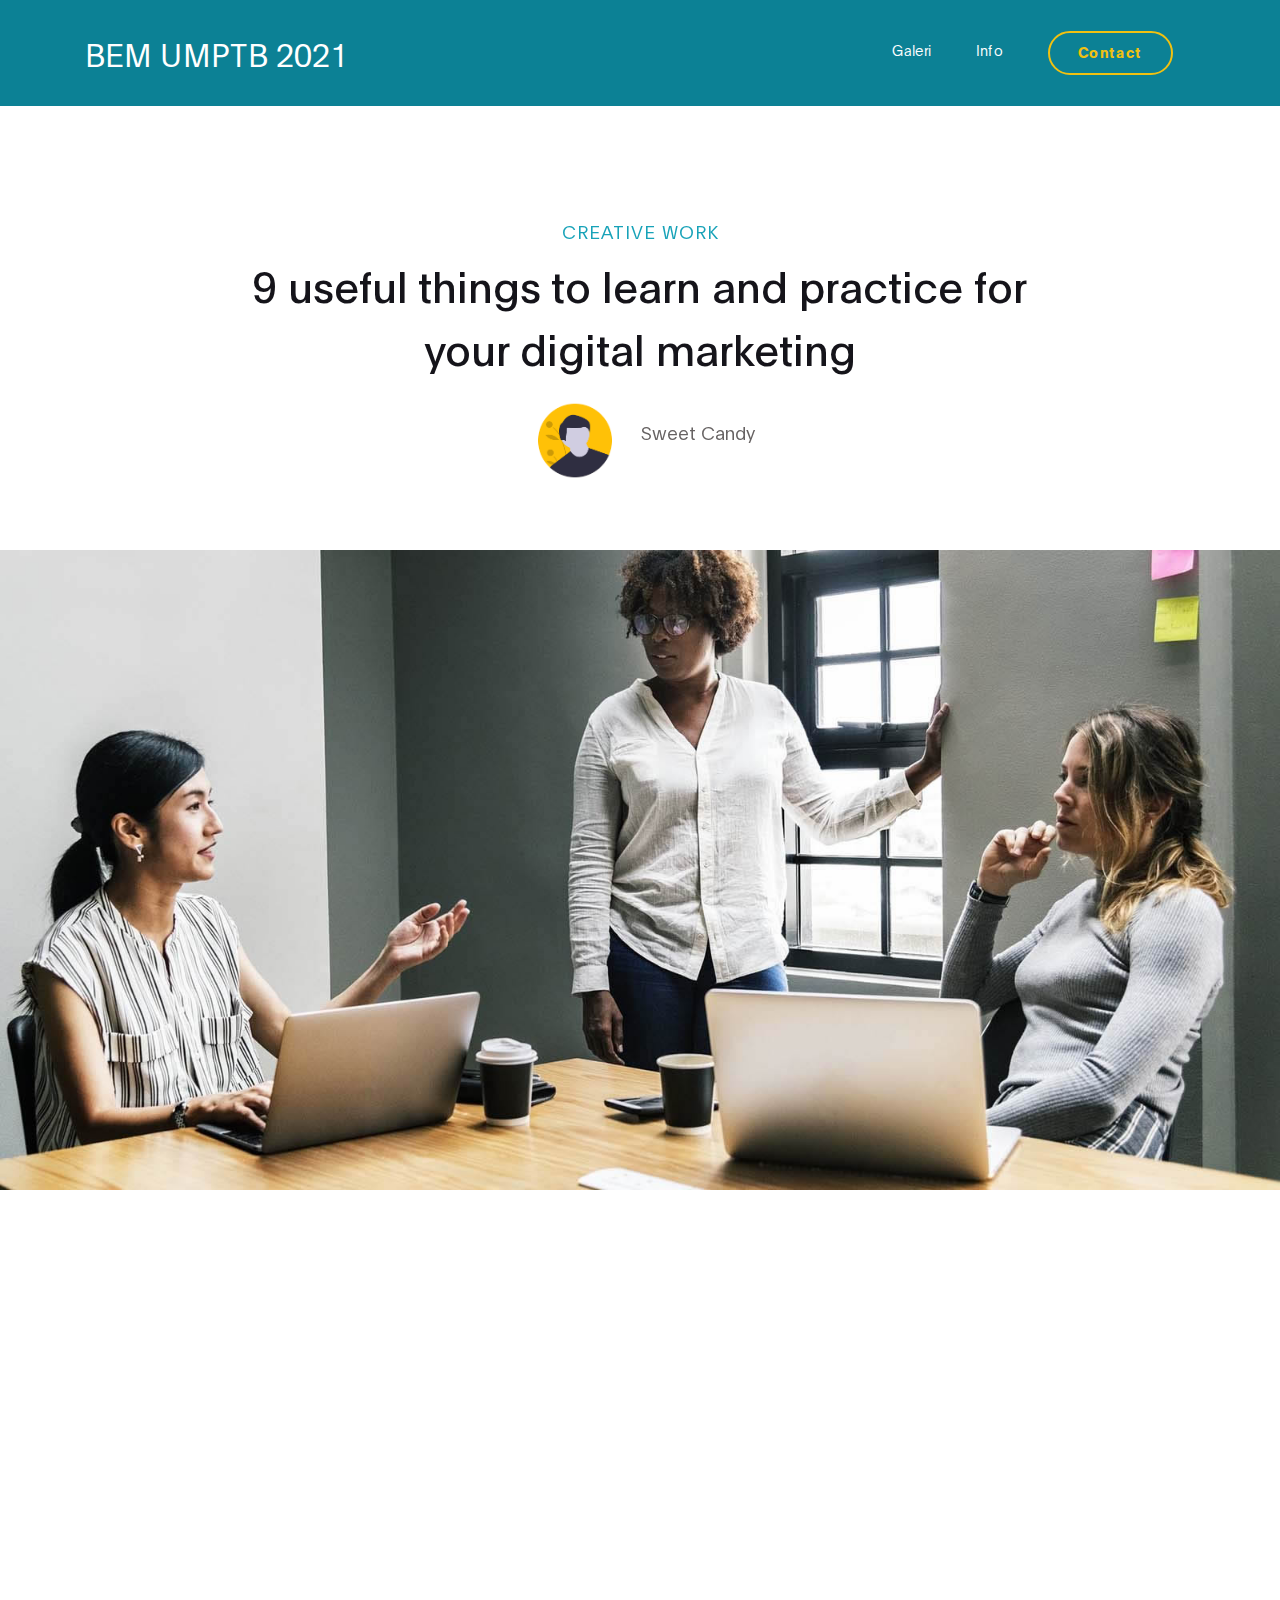
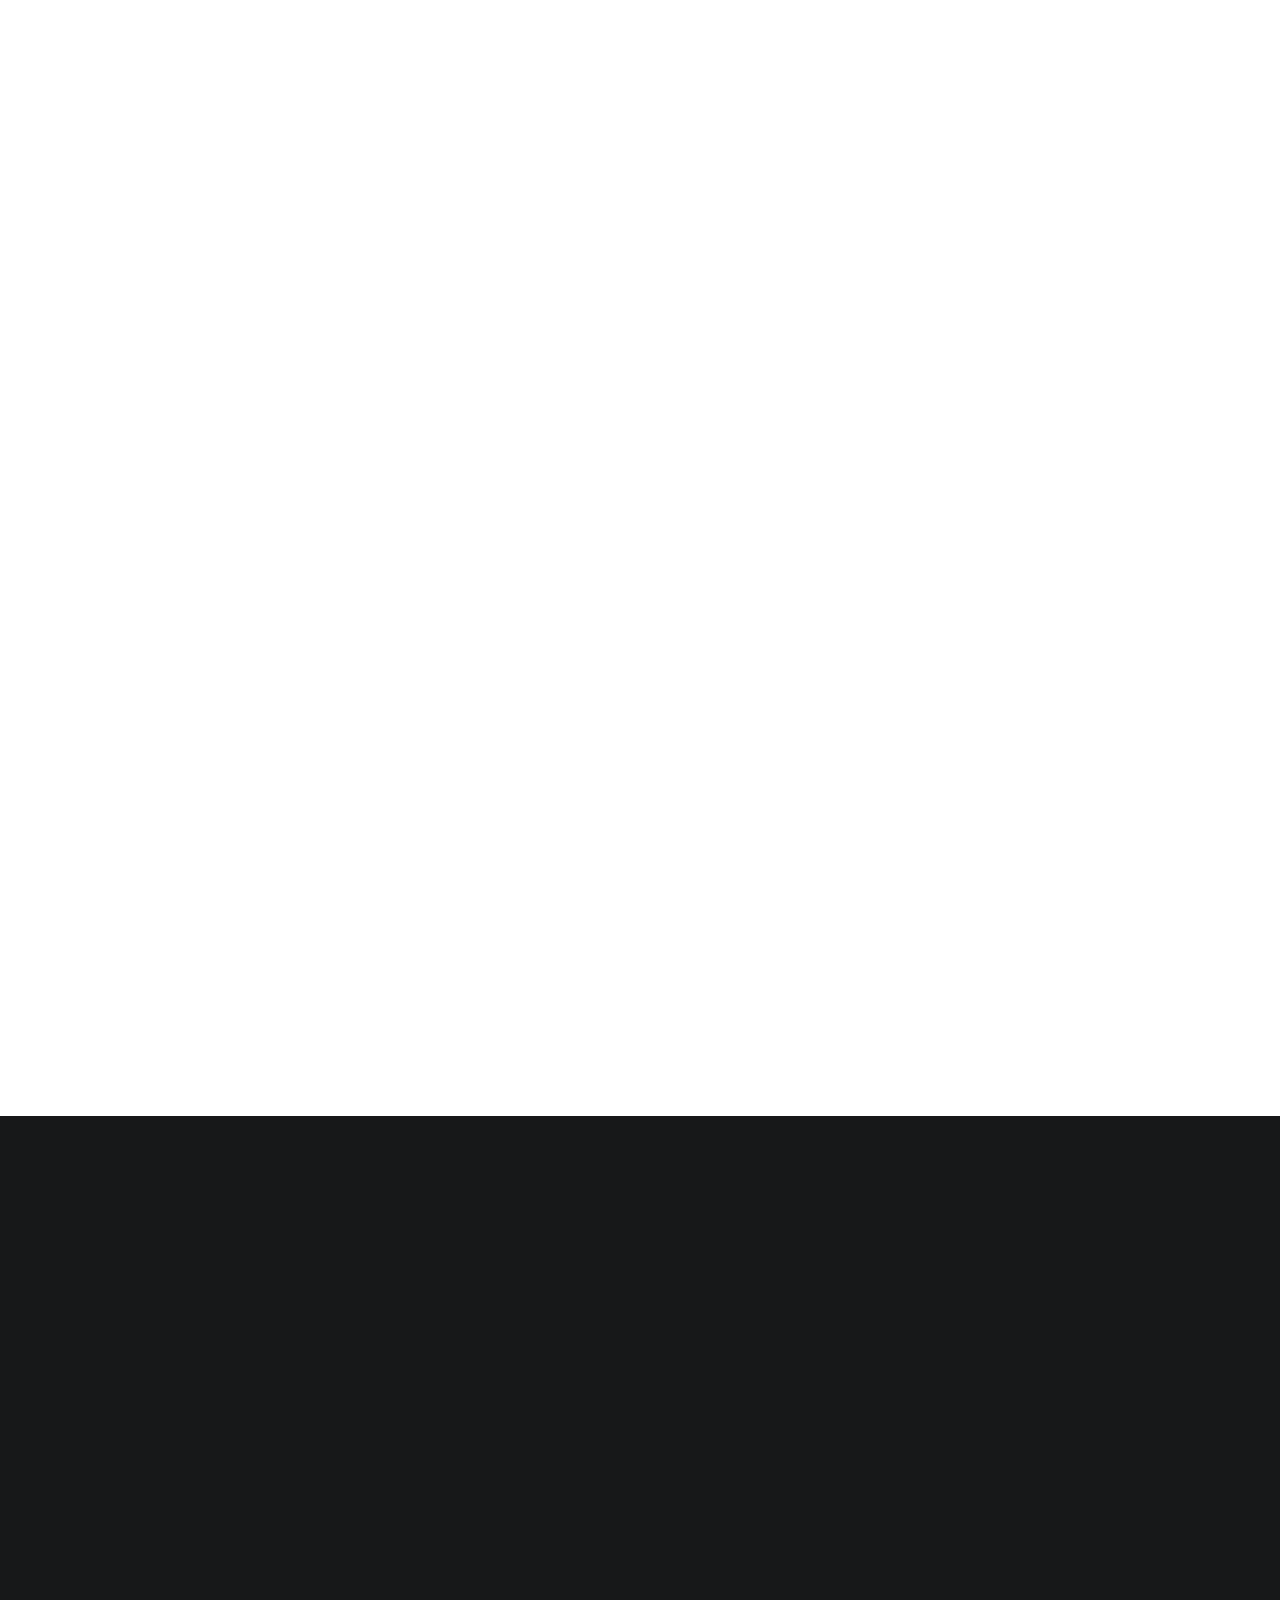
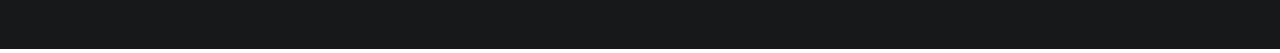
==== blog-detail.html @ 343d4d69 "edited" ====
<!DOCTYPE html>
<html lang="en">

<head>

  <title>BEM UPTB 2021</title>
  <meta charset="UTF-8">
  <meta http-equiv="X-UA-Compatible" content="IE=Edge">
  <meta name="description" content="">
  <meta name="keywords" content="">
  <meta name="author" content="">
  <meta name="viewport" content="width=device-width, initial-scale=1, maximum-scale=1">

  <link rel="stylesheet" href="css/bootstrap.min.css">
  <link rel="stylesheet" href="css/font-awesome.min.css">
  <link rel="stylesheet" href="css/aos.css">
  <link rel="stylesheet" href="css/owl.carousel.min.css">
  <link rel="stylesheet" href="css/owl.theme.default.min.css">

  <!-- MAIN CSS -->
  <link rel="stylesheet" href="css/templatemo-digital-trend.css">

</head>

<body>

  <!-- MENU BAR -->
  <nav class="navbar navbar-expand-lg">
    <div class="container">
      <a class="navbar-brand" href="index.html">
        <!-- <i class="fa fa-line-chart"></i> -->
        BEM UMPTB 2021
      </a>

      <button class="navbar-toggler" type="button" data-toggle="collapse" data-target="#navbarNav"
        aria-controls="navbarNav" aria-expanded="false" aria-label="Toggle navigation">
        <span class="navbar-toggler-icon"></span>
      </button>

      <div class="collapse navbar-collapse" id="navbarNav">
        <ul class="navbar-nav ml-auto">
          <!-- <li class="nav-item">
            <a href="index.html#about" class="nav-link smoothScroll">Beranda</a>
          </li> -->
          <li class="nav-item">
            <a href="index.html#project" class="nav-link smoothScroll">Galeri</a>
          </li>
          <li class="nav-item">
            <a href="blog.html" class="nav-link">Info</a>
          </li>
          <li class="nav-item">
            <a href="contact.html" class="nav-link contact">Contact</a>
          </li>
        </ul>
      </div>
    </div>
  </nav>


  <!-- BLOG DETAIL -->
  <section class="project-detail section-padding-half">
    <div class="container">
      <div class="row">

        <div class="col-lg-9 mx-auto col-md-10 col-12 mt-lg-5 text-center" data-aos="fade-up">
          <h4 class="blog-category text-info">Creative Work</h4>

          <h1>9 useful things to learn and practice for your digital marketing</h1>

          <div class="client-info">
            <div class="d-flex justify-content-center align-items-center mt-3">
              <img src="images/project/project-detail/male-avatar.png" class="img-fluid" alt="male avatar">

              <p>Sweet Candy</p>
            </div>
          </div>
        </div>

      </div>
    </div>
  </section>


  <div class="full-image text-center" data-aos="zoom-in">
    <img src="images/blog/blog-header-image.jpg" class="img-fluid" alt="blog header">
  </div>


  <!-- BLOG DETAIL -->
  <section class="project-detail">
    <div class="container">
      <div class="row">

        <div class="col-lg-9 mx-auto col-md-11 col-12 my-5 pt-3" data-aos="fade-up">

          <h2 class="mb-3">Etiam quis metus elementum, tempor risus vel, condimentum orci.</h2>

          <p>Mauris in convallis nunc, non facilisis arcu. Nunc sapien nulla, interdum at diam non, aliquam vestibulum
            leo. Fusce laoreet malesuada ante, consectetur consequat ante tempor et. Quisque ac risus ligula.</p>

          <p>Suspendisse bibendum tortor at est placerat auctor. Phasellus tortor est, bibendum eu ex eu, tincidunt
            efficitur nunc. Orci varius natoque penatibus et magnis dis parturient montes, nascetur ridiculus mus.</p>

          <ul class="list-detail py-3">
            <li><span>Quisque at condimentum est. Duis sollicitudin urna id elit pulvinar placerat. Ut ac dui in ex
                vulputate dictum.</span></li>

            <li><span>Mauris vitae tellus nisi. Morbi rutrum lacus sit amet volutpat viverra.</span></li>

            <li><span> Integer maximus sem ut ipsum blandit elementum. Nullam sollicitudin accumsan commodo.</span></li>
          </ul>

          <p>Sed leo nisl, posuere at molestie ac, suscipit auctor mauris. Etiam quis metus elementum, tempor risus vel,
            condimentum orci.</p>

          <h2 class="mt-5 mb-3">Curabitur tempus vel libero lobortis feugiat</h2>

          <p>Orci varius natoque penatibus et magnis dis parturient montes, nascetur ridiculus mus. Mauris in convallis
            nunc, non facilisis arcu. Nunc sapien nulla, interdum at diam non, aliquam vestibulum leo.</p>

          <blockquote>Phasellus dapibus ex sed dolor blandit, efficitur iaculis ipsum scelerisque. Cras elementum nibh
            id felis sagittis, sit amet pellentesque ligula porttitor. Fusce laoreet malesuada ante, consectetur
            consequat ante tempor et. Quisque ac risus ligula.</blockquote>
        </div>
      </div>

      <div class="col-lg-8 mx-auto mb-5 pb-5 col-12" data-aos="fade-up">

        <h3 class="my-3" data-aos="fade-up">Leave a comment</h3>

        <form action="#" method="get" class="contact-form" data-aos="fade-up" data-aos-delay="300" role="form">
          <div class="row">
            <div class="col-lg-6 col-12">
              <input type="text" class="form-control" name="name" placeholder="Name">
            </div>

            <div class="col-lg-6 col-12">
              <input type="email" class="form-control" name="email" placeholder="Email">
            </div>

            <div class="col-lg-12 col-12">
              <textarea class="form-control" rows="6" name="message" placeholder="Message"></textarea>
            </div>

            <div class="col-lg-5 mx-auto col-7">
              <button type="submit" class="form-control" id="submit-button" name="submit">Submit Comment</button>
            </div>
          </div>
        </form>
      </div>

    </div>

  </section>


  <footer class="site-footer">
    <div class="container">
      <div class="row">

        <div class="col-lg-5 mx-lg-auto col-md-8 col-10">
          <h1 class="text-white" data-aos="fade-up" data-aos-delay="100">We make creative <strong>brands</strong> only.
          </h1>
        </div>

        <div class="col-lg-3 col-md-6 col-12" data-aos="fade-up" data-aos-delay="200">
          <h4 class="my-4">Contact Info</h4>

          <p class="mb-1">
            <i class="fa fa-phone mr-2 footer-icon"></i>
            +99 080 070 4224
          </p>

          <p>
            <a href="#">
              <i class="fa fa-envelope mr-2 footer-icon"></i>
              hello@company.com
            </a>
          </p>
        </div>

        <div class="col-lg-3 col-md-6 col-12" data-aos="fade-up" data-aos-delay="300">
          <h4 class="my-4">Our Studio</h4>

          <p class="mb-1">
            <i class="fa fa-home mr-2 footer-icon"></i>
            Av. Lúcio Costa - Barra da Tijuca, Rio de Janeiro - RJ, Brazil
          </p>
        </div>

        <div class="col-lg-4 mx-lg-auto text-center col-md-8 col-12" data-aos="fade-up" data-aos-delay="400">
          <p class="copyright-text">Copyright &copy; 2020 Your Company
            <br>
            <a rel="nofollow noopener" href="https://templatemo.com">Design: TemplateMo</a>
          </p>
        </div>

        <div class="col-lg-4 mx-lg-auto col-md-6 col-12" data-aos="fade-up" data-aos-delay="500">

          <ul class="footer-link">
            <li><a href="#">Stories</a></li>
            <li><a href="#">Work with us</a></li>
            <li><a href="#">Privacy</a></li>
          </ul>
        </div>

        <div class="col-lg-3 mx-lg-auto col-md-6 col-12" data-aos="fade-up" data-aos-delay="600">
          <ul class="social-icon">
            <li><a href="#" class="fa fa-instagram"></a></li>
            <li><a href="#" class="fa fa-twitter"></a></li>
            <li><a href="#" class="fa fa-dribbble"></a></li>
            <li><a href="#" class="fa fa-behance"></a></li>
          </ul>
        </div>

      </div>
    </div>
  </footer>


  <!-- SCRIPTS -->
  <script src="js/jquery.min.js"></script>
  <script src="js/bootstrap.min.js"></script>
  <script src="js/aos.js"></script>
  <script src="js/owl.carousel.min.js"></script>
  <script src="js/custom.js"></script>

</body>

</html>
---- css/templatemo-digital-trend.css ----
/*

DIGITAL TREND

https://templatemo.com/tm-538-digital-trend

*/
  
  @font-face {
      font-family: 'Plain-Regular';
      src: url('../fonts/Plain-Regular.woff2') format('woff2'),
          url('../fonts/Plain-Regular.woff') format('woff');
      font-weight: normal;
      font-style: normal;
  }

  @font-face {
      font-family: 'Plain-Light';
      src: url('../fonts/Plain-Light.woff2') format('woff2'),
          url('../fonts/Plain-Light.woff') format('woff');
      font-weight: bold;
      font-style: normal;
  }

  @font-face {
      font-family: 'Plain-Bold';
      src: url('../fonts/Plain-Bold.woff2') format('woff2'),
          url('../fonts/Plain-Bold.woff') format('woff');
      font-weight: bold;
      font-style: normal;
  }

  :root {
    --primary-color:        #057a8d;
    --secondary-color:      #f1c111;
    --white-color:          #ffffff;
    --dark-color:           #171819;
    --project-bg:           #f0f8ff;
    --menu-bg:              #0c8195;

    --title-color:          #15141a;
    --gray-color:           #909090;
    --link-color:           #404040;
    --p-color:              #666262;

    --base-font-family:     'Plain-Light', sans-serif;
    --title-font-family:    'Plain-Regular', sans-serif;
    --font-bold-family:     'Plain-Bold', sans-serif;
    --font-weight-bold:     bold;

    --h1-font-size:         42px;
    --h2-font-size:         32px;
    --h3-font-size:         24px;
    --p-font-size:          18px;
    --base-font-size:       16px;
    --menu-font-size:       14px;

    --border-radius-large:  100px;
    --border-radius-small:  5px;
  }

  body {
    background: var(--white-color);
    font-family: var(--base-font-family);
  }


  /*---------------------------------------
     TYPOGRAPHY              
  -----------------------------------------*/

  h1,h2,h3,h4,h5,h6 {
    font-family: var(--title-font-family);
    line-height: inherit;
  }

  h1 {
    color: var(--title-color);
    font-size: var(--h1-font-size);
  }

  h2 {
    font-size: var(--h2-font-size);
    font-weight: 100;
  }

  h3 {
    font-size: var(--h3-font-size);
    font-weight: 100;
    margin-bottom: 0;
  }

  h4 {
    color: var(--gray-color);
    font-family: var(--base-font-family);
    font-size: var(--p-font-size);
    letter-spacing: 1px;
    text-transform: uppercase;
  }

  p {
    color: var(--p-color);
    font-size: var(--p-font-size);
    line-height: 1.5em;
  }

  b, 
  strong {
    letter-spacing: 0;
    color: var(--secondary-color);
  }


  /*  BLOCKQUOTES */
  .quote {
    position: relative;
    margin: 0;
  }

  .quote::after {
    content: "“";
    position: absolute;
    bottom: -80px;
    left: 20px;
    font-family: times;
    color: var(--gray-color);
    font-weight: var(--font-weight-bold);
    font-size: 14em;
    line-height: 0;
    opacity: 0.10;
  }

  blockquote {
    border-left: 5px solid rgba(0,0,0,0.05);
    display: block;
    margin: 42px 0;
    padding: 14px 22px;
    color: rgba(0,0,0,0.5);
  }


  /* BUTTON */
  .custom-btn {
    background: transparent;
    border: 2px solid var(--dark-color);
    border-radius: var(--border-radius-large);
    padding: 12px 26px 14px 26px;
    color: var(--dark-color);
    font-family: var(--title-font-family);
    font-size: var(--p-font-size);
    white-space: nowrap;
  }

  .custom-btn.btn-bg {
    background: var(--white-color);
    color: var(--primary-color);
    border-color: transparent;
	transition: all .3s ease;
  }
  
  .custom-btn:hover,
  .custom-btn:focus {
    background: var(--dark-color);
    color: var(--white-color);
    border-color: transparent;
  }


  /*---------------------------------------
     GENERAL               
  -----------------------------------------*/

  * {
    -webkit-box-sizing: border-box;
    -moz-box-sizing: border-box;
    box-sizing: border-box;
  }

  *::before,
  *::after {
    -webkit-box-sizing: border-box;
    -moz-box-sizing: border-box;
    box-sizing: border-box;
  }

  a {
    color: var(--link-color);
    font-weight: normal;
    text-decoration: none;
  }

  a:hover, 
  a:active, 
  a:focus {
    color: var(--secondary-color);
    outline: none;
    text-decoration: none;
  }

  ::selection {
    background: var(--secondary-color);
    color: var(--white-color);
  }

  .section-padding {
    padding: 8em 0;
  }
  .section-padding-half {
    padding: 4em 0;
  }

  .google-map iframe {
    display: block;
    width: 100%;
  }



  /*---------------------------------------
    MENU             
  -----------------------------------------*/

  .navbar {
    background: var(--menu-bg);
    z-index: 2;
    top: 0;
    right: 0;
    left: 0;
    padding: 1.5em;
  }

  .navbar-brand {
    color: var(--white-color);
    font-size: var(--h2-font-size);
  }

  .nav-link {
    color: var(--white-color);
    font-size: var(--menu-font-size);
    letter-spacing: 0.4px;
    margin: 0 1.6em;
    padding: 0.6em;
  }

  .nav-link.active,
  .nav-link:hover {
    color: var(--secondary-color);
  }

  .navbar-expand-lg .navbar-nav .nav-link {
    padding-right: 0;
    padding-left: 0;
  }

  .navbar-expand-lg .navbar-nav .nav-link.contact {
    border: 2px solid var(--secondary-color);
    border-radius: var(--border-radius-large);
    color: var(--secondary-color);
    font-family: var(--font-bold-family);
    padding: 0.6em 2em 0.8em 2em;
  }

  .navbar-expand-lg .navbar-nav .nav-link.contact:hover,
  .navbar-expand-lg .navbar-nav .nav-link.contact.active {
    background: var(--secondary-color);
    color: var(--white-color);
  }

  .navbar-nav .navbar-toggler-icon {
    background: none;
  }

  .navbar-toggler {
    border: 0;
    padding: 0;
    cursor: pointer;
    margin: 0 10px 0 0;
    width: 30px;
    height: 35px;
    outline: none;
  }

  .navbar-toggler:focus {
    outline: none;
  }

  .navbar-toggler[aria-expanded="true"] .navbar-toggler-icon {
    background: transparent;
  }

  .navbar-toggler[aria-expanded="true"] .navbar-toggler-icon::before,
  .navbar-toggler[aria-expanded="true"] .navbar-toggler-icon::after {
    transition: top 300ms 50ms ease, -webkit-transform 300ms 350ms ease;
    transition: top 300ms 50ms ease, transform 300ms 350ms ease;
    transition: top 300ms 50ms ease, transform 300ms 350ms ease, -webkit-transform 300ms 350ms ease;
    top: 0;
  }

  .navbar-toggler[aria-expanded="true"] .navbar-toggler-icon::before {
    transform: rotate(45deg);
  }

  .navbar-toggler[aria-expanded="true"] .navbar-toggler-icon::after {
    transform: rotate(-45deg);
  }

  .navbar-toggler .navbar-toggler-icon {
    background: var(--white-color);
    transition: background 10ms 300ms ease;
    display: block;
    width: 30px;
    height: 2px;
    position: relative;
  }

  .navbar-toggler .navbar-toggler-icon::before,
  .navbar-toggler .navbar-toggler-icon::after {
    transition: top 300ms 350ms ease, -webkit-transform 300ms 50ms ease;
    transition: top 300ms 350ms ease, transform 300ms 50ms ease;
    transition: top 300ms 350ms ease, transform 300ms 50ms ease, -webkit-transform 300ms 50ms ease;
    position: absolute;
    right: 0;
    left: 0;
    background: var(--white-color);
    width: 30px;
    height: 2px;
    content: '';
  }

  .navbar-toggler .navbar-toggler-icon::before {
    top: -8px;
  }

  .navbar-toggler .navbar-toggler-icon::after {
    top: 8px;
  }



  /*---------------------------------------
     HERO              
  -----------------------------------------*/

  .hero {
    position: relative;
    padding: 5em 0;
    overflow: hidden;
  }

  .hero-bg {
    background: linear-gradient(170deg, var(--primary-color) 64%, var(--white-color) 30%);
  }

  .hero-image {
    position: relative;
    top: 2em;
  }



  /*---------------------------------------
     PROJECT              
  -----------------------------------------*/

  .project {
    background: var(--project-bg);
  }

  .project-wrapper {
    position: relative;
  }

  .project-wrapper img {
    border-radius: var(--border-radius-small);
  }

  .project-info {
    background: var(--white-color);
    border-radius: var(--border-radius-small);
    position: absolute;
    bottom: 32px;
    right: 32px;
    left: 32px;
    width: 90%;
    padding: 32px;
  }

  .project-info small {
    font-family: Plain-Bold;
    color: var(--gray-color);
    position: relative;
    top: 2px;
  }

  .project-info a {
    color: var(--primary-color);
  }

  .project-info .project-icon {
    background: var(--primary-color);
  }

  .project-icon {
    position: absolute;
    right: 30px;
    top: 40px;
    background: var(--dark-color);
    border-radius: var(--border-radius-large);
    color: var(--white-color);
    font-size: var(--h2-font-size);
    width: 40px;
    height: 40px;
    line-height: 40px;
    text-align: center;
    padding-left: 5px;
  }

  .owl-theme .owl-dots .owl-dot {
    outline: none;
  }

  .owl-theme .owl-dots .owl-dot span {
    background: var(--gray-color);
    width: 50px;
    height: 3px;
    margin:  35px 5px;
  }

  .owl-theme .owl-dots .owl-dot.active span, 
  .owl-theme .owl-dots .owl-dot:hover span {
    background: var(--secondary-color);
  }

  .list-detail {
    margin-left: 1em;
    padding-left: 1em;
    position: relative;
  }

  .list-detail li {
    display: block;
    list-style: none;
    margin: 0.6em 0 0 0.8em;
  }

  .list-detail li::before {
    content: "";
    width: 0;
    height: 0;
    border-width: 0 16px 16px 0;
    border-color: transparent var(--secondary-color) transparent transparent;
    border-style: solid;
    position: absolute;
    left: 0;
  }

  .list-detail span {
    position: relative;
    bottom: 5px;
  }

  .client-info img {
    width: 100px;
    margin-right: 1em;
  }



  /*---------------------------------------
      ABOUT            
  -----------------------------------------*/

  .about {
    position: relative;
    overflow: hidden;
  }

  .about-image img {
    display: block;
    margin: 0 auto;
  }



  /*---------------------------------------
      BLOG            
  -----------------------------------------*/

  .blog-header {
    border-radius: var(--border-radius-small);
    position: relative;
    overflow: hidden;
  }

  .blog-header img {
    border-radius: var(--border-radius-small);
    display: block;
  }

  .blog-header-info {
    background: linear-gradient(transparent,rgba(0,0,0,0.95));
    position: absolute;
    right: 0;
    left: 0;
    bottom: 0;
    padding: 2em;
  }

  .blog-header-info h3 {
    max-width: 80%;
  }

  .blog-header-info a {
    color: var(--white-color);
  }

  .blog-header-info a:hover {
    color: var(--secondary-color);
  }

  .blog-sidebar img {
    border-radius: var(--border-radius-small);
    width: 159px;
    margin-right: 22px;
  }

  .blog-sidebar h3 {
    font-size: 18px;
  }



  /*---------------------------------------
     CONTACT              
  -----------------------------------------*/

  .newsletter-form .form-control,
  .contact-form .form-control {
    box-shadow: none;
    background: var(--project-bg);
    border: 0;
    padding: 1.7em 1.3em;
    margin: 14px 0;
  }

  .newsletter-form button,
  .contact-form #submit-button {
    background: var(--primary-color);
    border-radius: var(--border-radius-large);
    color: var(--white-color);
    cursor: pointer;
    font-size: var(--p-font-size);
    line-height: 0px;
    padding: 1.5em 1.3em;
  }

  .newsletter-form button {
    background: var(--secondary-color);
  }



  /*---------------------------------------
     FOOTER              
  -----------------------------------------*/

  .site-footer {
    background: var(--dark-color);
    padding: 7em 0 6em 0;
  }

  .site-footer a {
    color: var(--p-color);
  }

  .site-footer a:hover,
  .footer-icon {
    color: var(--secondary-color);
  }

  .footer-link li {
    display: inline-block;
    list-style: none;
    margin: 0 10px;
  }

  .copyright-text,
  .footer-link,
  .site-footer .social-icon {
    margin-top: 6em;
  }

  .copyright-text {
    margin-top: 5.3em;
  }



  /*---------------------------------------
     SOCIAL ICON              
  -----------------------------------------*/

  .social-icon {
    position: relative;
    padding: 0;
    margin: 4em 0 0 0;
  }

  .social-icon li {
    display: inline-block;
    list-style: none;
  }

  .social-icon li a {
    text-decoration: none;
    display: inline-block;
    font-size: var(--base-font-size);
    margin: 10px;
    text-align: center;
  }



  /*---------------------------------------
     RESPONSIVE STYLES              
  -----------------------------------------*/

  @media screen and (min-width: 1200px) {

    .about-info h2 {
      max-width: 70%;
    }
  }

  @media screen and (min-width: 991px) {

    .project h2 {
      max-width: 32%;
      margin: 0 auto;
    }
  }

  @media screen and (max-width: 991px) {

    .hero {
      padding-top: 14em;
    }

    .hero-text {
      bottom: 2em;
    }

    .navbar {
      padding: 1em;
    }

    .navbar-collapse {
      text-align: center;
      padding: 2.5em 0;
    }

    .nav-link {
      display: inline-block;
    }

    .navbar-expand-lg .navbar-nav .nav-link.contact {
      margin: 1em 0;
    }

    .copyright-text, 
    .footer-link, 
    .site-footer .social-icon {
      margin-top: 3em;
      padding: 0;
      text-align: left;
    }
  }

  @media screen and (max-width: 767px) {

    h1 {
      font-size: 36px;
    }

    h2 {
      font-size: 28px;
    }

    h3 {
      font-size: 22px;
    }

    .project-info {
      right: 0;
      left: 0;
      margin: 0 auto;
    }

    .footer-link, 
    .site-footer .social-icon {
      margin-top: 1em;
    }

    .copyright-text {
      margin: 2.5em 0 1em 0;
    }

    .footer-link li {
      margin-left: 0;
    }
  }
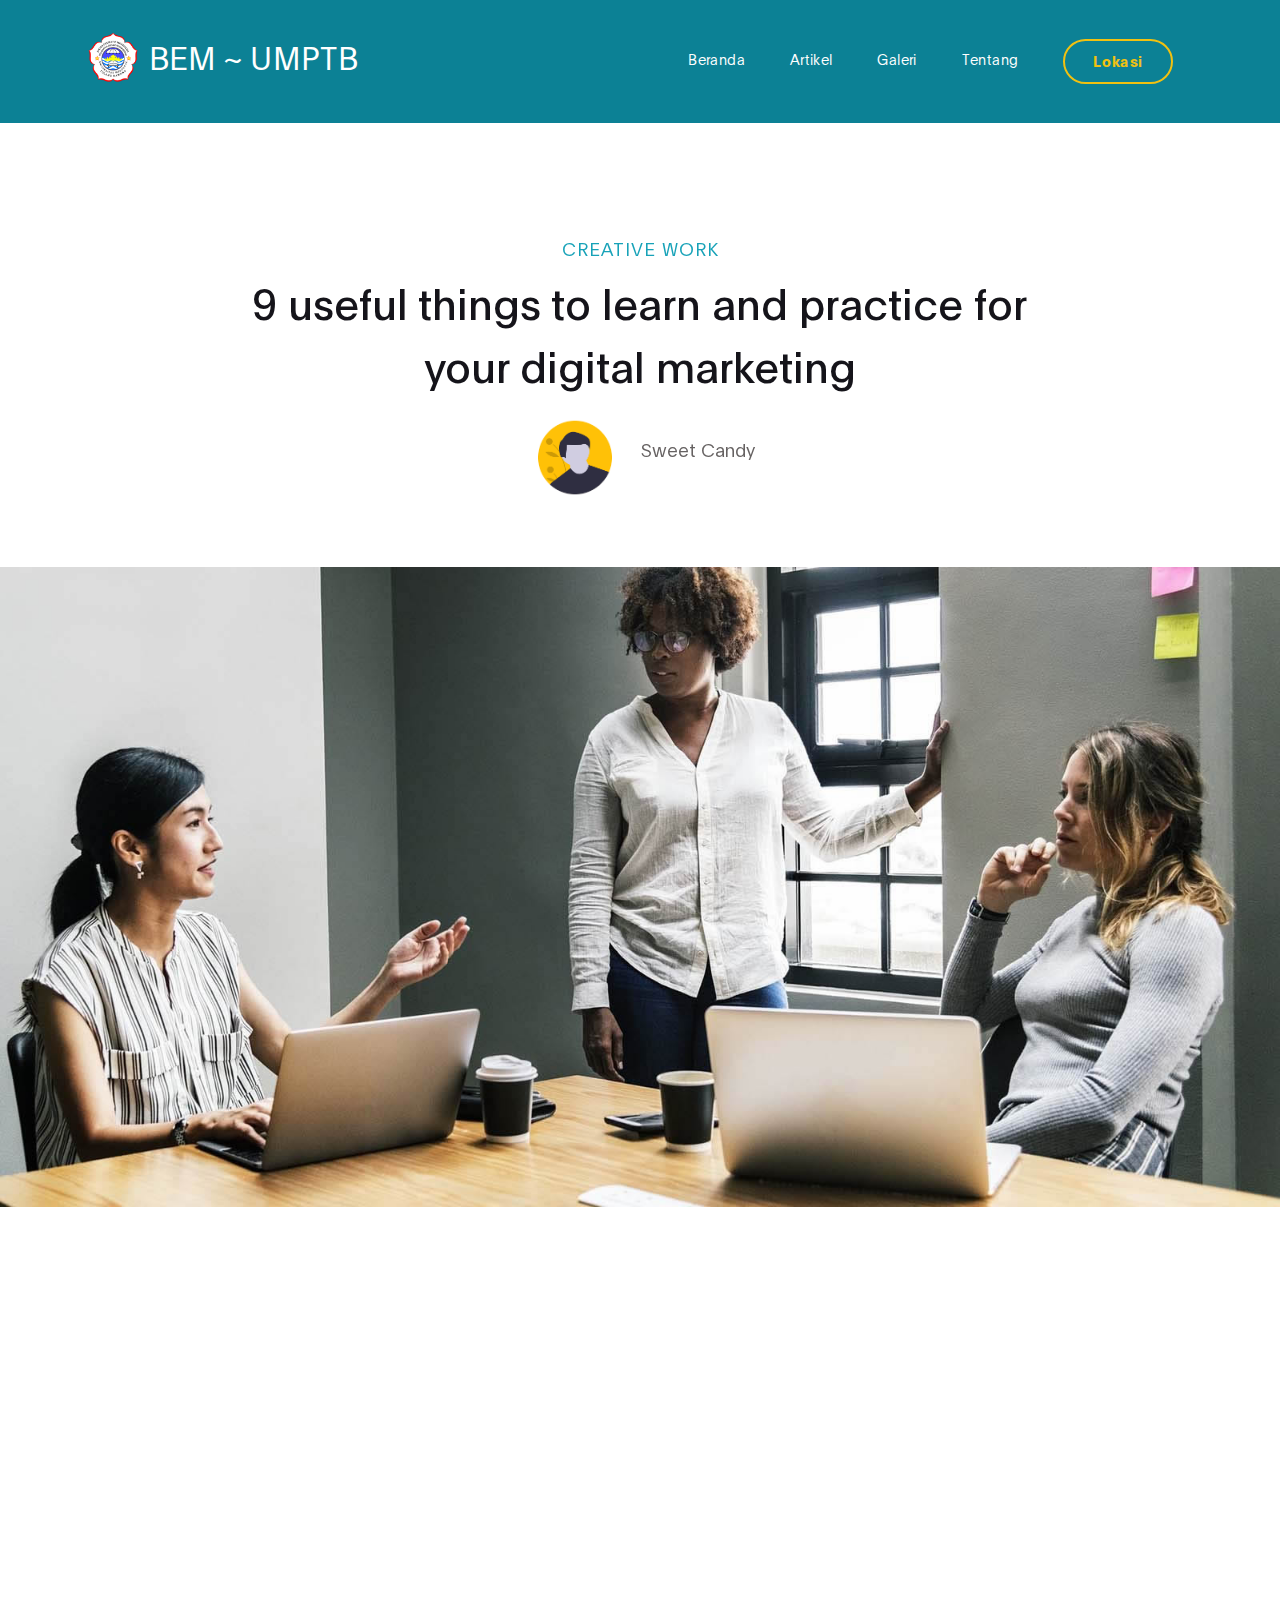
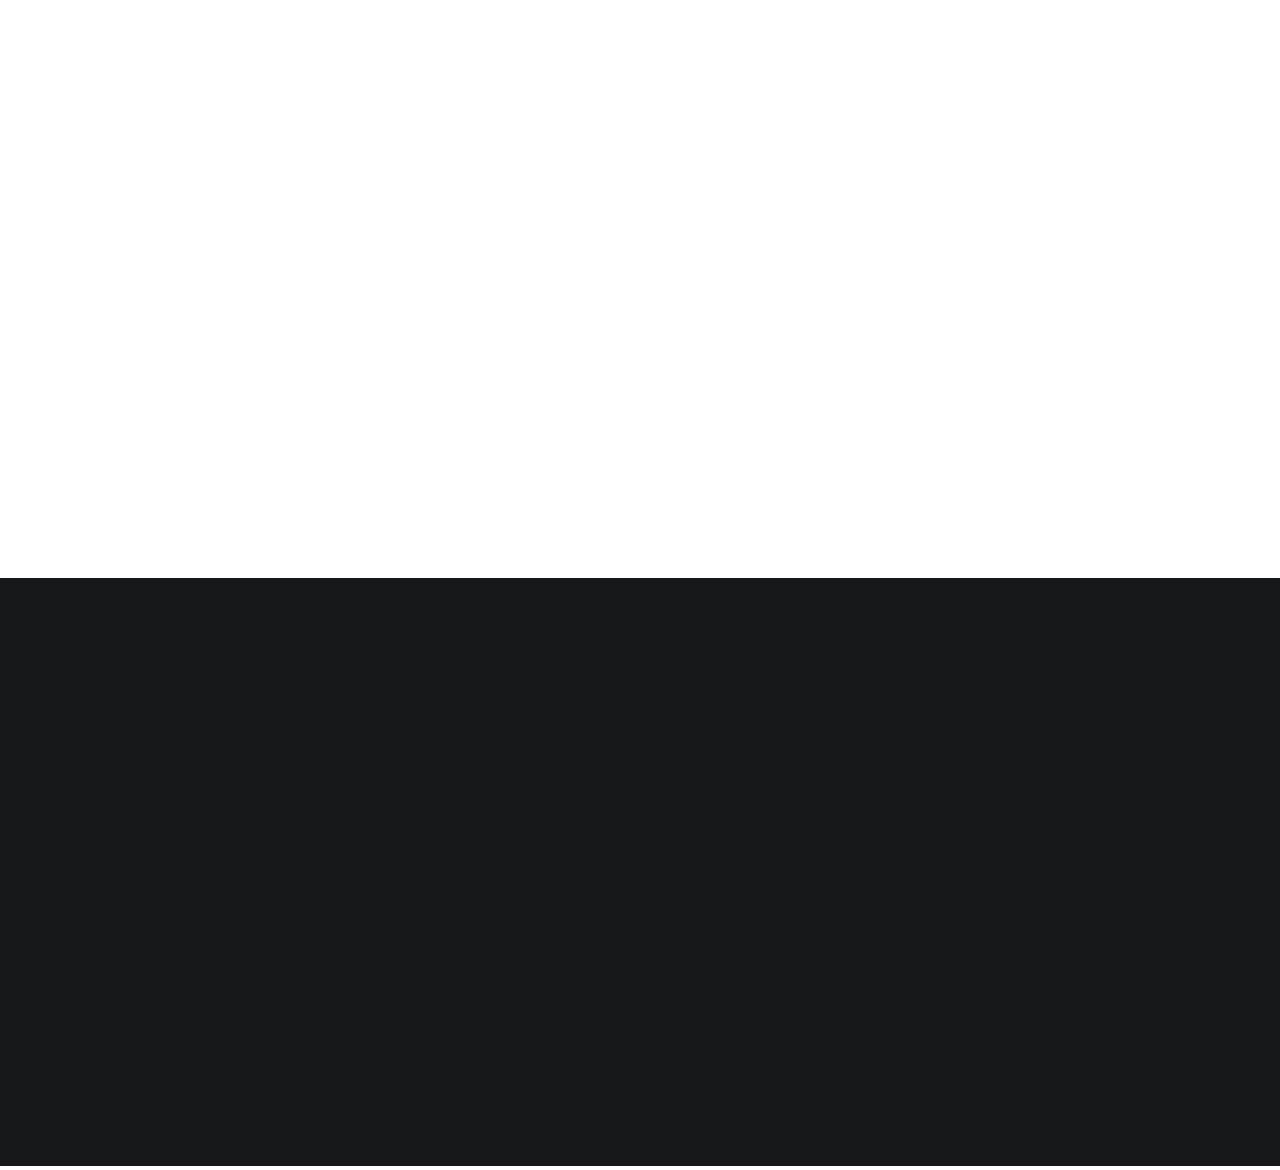
==== commit 19542f55: "edited" ====
--- a/blog-detail.html
+++ b/blog-detail.html
@@ -3,63 +3,71 @@
 
 <head>
 
-  <title>BEM UPTB 2021</title>
-  <meta charset="UTF-8">
-  <meta http-equiv="X-UA-Compatible" content="IE=Edge">
-  <meta name="description" content="">
-  <meta name="keywords" content="">
-  <meta name="author" content="">
-  <meta name="viewport" content="width=device-width, initial-scale=1, maximum-scale=1">
-
-  <link rel="stylesheet" href="css/bootstrap.min.css">
-  <link rel="stylesheet" href="css/font-awesome.min.css">
-  <link rel="stylesheet" href="css/aos.css">
-  <link rel="stylesheet" href="css/owl.carousel.min.css">
-  <link rel="stylesheet" href="css/owl.theme.default.min.css">
-
-  <!-- MAIN CSS -->
-  <link rel="stylesheet" href="css/templatemo-digital-trend.css">
+     <title>BEM UMPTB ~ 2021</title>
+     <meta charset="UTF-8">
+     <meta http-equiv="X-UA-Compatible" content="IE=Edge">
+     <meta name="description" content="">
+     <meta name="keywords" content="">
+     <meta name="author" content="">
+     <meta name="viewport" content="width=device-width, initial-scale=1, maximum-scale=1">
+
+     <link rel="stylesheet" href="css/bootstrap.min.css">
+     <link rel="stylesheet" href="css/font-awesome.min.css">
+     <link rel="stylesheet" href="css/aos.css">
+     <link rel="stylesheet" href="css/owl.carousel.min.css">
+     <link rel="stylesheet" href="css/owl.theme.default.min.css">
+
+     <link rel="shortcut icon" href="images/favicon.ico" type="image/x-icon">
+     <link rel="icon" href="images/favicon.ico" type="image/x-icon">
+
+     <!-- MAIN CSS -->
+     <link rel="stylesheet" href="css/templatemo-digital-trend.css">
 
 </head>
 
 <body>
 
-  <!-- MENU BAR -->
-  <nav class="navbar navbar-expand-lg">
-    <div class="container">
-      <a class="navbar-brand" href="index.html">
-        <!-- <i class="fa fa-line-chart"></i> -->
-        BEM UMPTB 2021
-      </a>
-
-      <button class="navbar-toggler" type="button" data-toggle="collapse" data-target="#navbarNav"
-        aria-controls="navbarNav" aria-expanded="false" aria-label="Toggle navigation">
-        <span class="navbar-toggler-icon"></span>
-      </button>
-
-      <div class="collapse navbar-collapse" id="navbarNav">
-        <ul class="navbar-nav ml-auto">
-          <!-- <li class="nav-item">
-            <a href="index.html#about" class="nav-link smoothScroll">Beranda</a>
-          </li> -->
-          <li class="nav-item">
-            <a href="index.html#project" class="nav-link smoothScroll">Galeri</a>
-          </li>
-          <li class="nav-item">
-            <a href="blog.html" class="nav-link">Info</a>
-          </li>
-          <li class="nav-item">
-            <a href="contact.html" class="nav-link contact">Contact</a>
-          </li>
-        </ul>
-      </div>
-    </div>
-  </nav>
+     <!-- MENU BAR -->
+     <nav class="navbar navbar-expand-lg">
+          <div class="container">
+               <a class="navbar-brand" href="index.html">
+                    <!-- <i class="fa fa-line-chart"></i> -->
+                    <img class="gambar" src="images/logo.png" alt="" width="10%" style="padding-bottom: 10px;">
+                    BEM ~ UMPTB
+               </a>
+
+               <button class="navbar-toggler" type="button" data-toggle="collapse" data-target="#navbarNav"
+                    aria-controls="navbarNav" aria-expanded="false" aria-label="Toggle navigation">
+                    <span class="navbar-toggler-icon"></span>
+               </button>
+
+               <div class="collapse navbar-collapse" id="navbarNav">
+                    <ul class="navbar-nav ml-auto">
+                         <li class="nav-item">
+                              <a href="index.html" class="nav-link smoothScroll">Beranda</a>
+                         </li>
+                         <li class="nav-item">
+                              <a href="blog.html" class="nav-link">Artikel</a>
+                         </li>
+                         <li class="nav-item">
+                              <a href="gallery.html" class="nav-link smoothScroll">Galeri</a>
+                         </li>
+                         <li class="nav-item">
+                              <a href="about.html" class="nav-link">Tentang</a>
+                         </li>
+                         <li class="nav-item">
+                           <a href="https://www.google.co.id/maps/dir//Universitas+Megou+Pak+Tulang+Bawang,+Jl.+Lintas+Sumatra+No.1,+Tiuh+Tohou,+Menggala,+Kabupaten+Tulangbawang,+Lampung+34614/@-4.5490869,105.2167786,981m/data=!3m1!1e3!4m8!4m7!1m0!1m5!1m1!1s0x2e3f381df3e48e17:0x3bfa16384ee74f14!2m2!1d105.2189726!2d-4.5490923?hl=id"
+                             class="nav-link contact">Lokasi</a>
+                         </li>
+                    </ul>
+               </div>
+          </div>
+     </nav>
 
 
   <!-- BLOG DETAIL -->
   <section class="project-detail section-padding-half">
-    <div class="container">
+    <div id="atas" class="container">
       <div class="row">
 
         <div class="col-lg-9 mx-auto col-md-10 col-12 mt-lg-5 text-center" data-aos="fade-up">
@@ -124,7 +132,7 @@
         </div>
       </div>
 
-      <div class="col-lg-8 mx-auto mb-5 pb-5 col-12" data-aos="fade-up">
+      <!-- <div class="col-lg-8 mx-auto mb-5 pb-5 col-12" data-aos="fade-up">
 
         <h3 class="my-3" data-aos="fade-up">Leave a comment</h3>
 
@@ -147,7 +155,7 @@
             </div>
           </div>
         </form>
-      </div>
+      </div> -->
 
     </div>
 
@@ -159,57 +167,66 @@
       <div class="row">
 
         <div class="col-lg-5 mx-lg-auto col-md-8 col-10">
-          <h1 class="text-white" data-aos="fade-up" data-aos-delay="100">We make creative <strong>brands</strong> only.
+          <h1 class="text-white" data-aos="fade-up" data-aos-delay="100">We are
+            <strong>BEM UMPTB</strong>
           </h1>
         </div>
 
         <div class="col-lg-3 col-md-6 col-12" data-aos="fade-up" data-aos-delay="200">
-          <h4 class="my-4">Contact Info</h4>
+          <h4 class="my-4">Hubungi Kami</h4>
 
           <p class="mb-1">
-            <i class="fa fa-phone mr-2 footer-icon"></i>
-            +99 080 070 4224
+            <a href="tel:083188707417">
+              <i class="fa fa-phone mr-2 footer-icon"></i>
+              <br>+62 831 8870 7417
+            </a>
           </p>
 
           <p>
             <a href="#">
               <i class="fa fa-envelope mr-2 footer-icon"></i>
-              hello@company.com
+              <br>bemumptb2021@gmail.com
             </a>
           </p>
         </div>
 
         <div class="col-lg-3 col-md-6 col-12" data-aos="fade-up" data-aos-delay="300">
-          <h4 class="my-4">Our Studio</h4>
+          <h4 class="my-4">Kami Berada Di</h4>
 
           <p class="mb-1">
-            <i class="fa fa-home mr-2 footer-icon"></i>
-            Av. Lúcio Costa - Barra da Tijuca, Rio de Janeiro - RJ, Brazil
+            <i class="fa fa-building mr-2 footer-icon"></i>
+            <br>Sekretariat BEM UMPTB,
+            Gedung Rektorat Lt. 4,
+            Universitas Megou Pak,
+            Tiuh Tohou No. 1 Menggala,
+            Tulang Bawang,
+            Lampung.
           </p>
         </div>
 
         <div class="col-lg-4 mx-lg-auto text-center col-md-8 col-12" data-aos="fade-up" data-aos-delay="400">
-          <p class="copyright-text">Copyright &copy; 2020 Your Company
-            <br>
-            <a rel="nofollow noopener" href="https://templatemo.com">Design: TemplateMo</a>
+          <p class="copyright-text">&copy; 2021 BEM UMPTB <a rel="nofollow noopener" href="https://templatemo.com">
+              ***</a>
           </p>
         </div>
 
         <div class="col-lg-4 mx-lg-auto col-md-6 col-12" data-aos="fade-up" data-aos-delay="500">
 
           <ul class="footer-link">
-            <li><a href="#">Stories</a></li>
-            <li><a href="#">Work with us</a></li>
-            <li><a href="#">Privacy</a></li>
+            <li><a href="#atas">Beranda</a></li>
+            <li><a href="#">Info</a></li>
+            <li><a href="#">Sosial Media Kami -></a></li>
           </ul>
         </div>
 
         <div class="col-lg-3 mx-lg-auto col-md-6 col-12" data-aos="fade-up" data-aos-delay="600">
           <ul class="social-icon">
-            <li><a href="#" class="fa fa-instagram"></a></li>
-            <li><a href="#" class="fa fa-twitter"></a></li>
-            <li><a href="#" class="fa fa-dribbble"></a></li>
-            <li><a href="#" class="fa fa-behance"></a></li>
+            <li><a
+                href="https://api.whatsapp.com/send/?phone=%2B6283188707417&text=Assalamualaikum+kak+mau+nanya%2C+boleh+%3F&app_absent=0"
+                class="fa fa-whatsapp"></a></li>
+            <li><a href="https://instagram.com/bemumptb?utm_medium=copy_link" class="fa fa-instagram"></a></li>
+            <li><a href="#" class="fa fa-facebook"></a></li>
+            <li><a href="#" class="fa fa-youtube-play"></a></li>
           </ul>
         </div>
 
